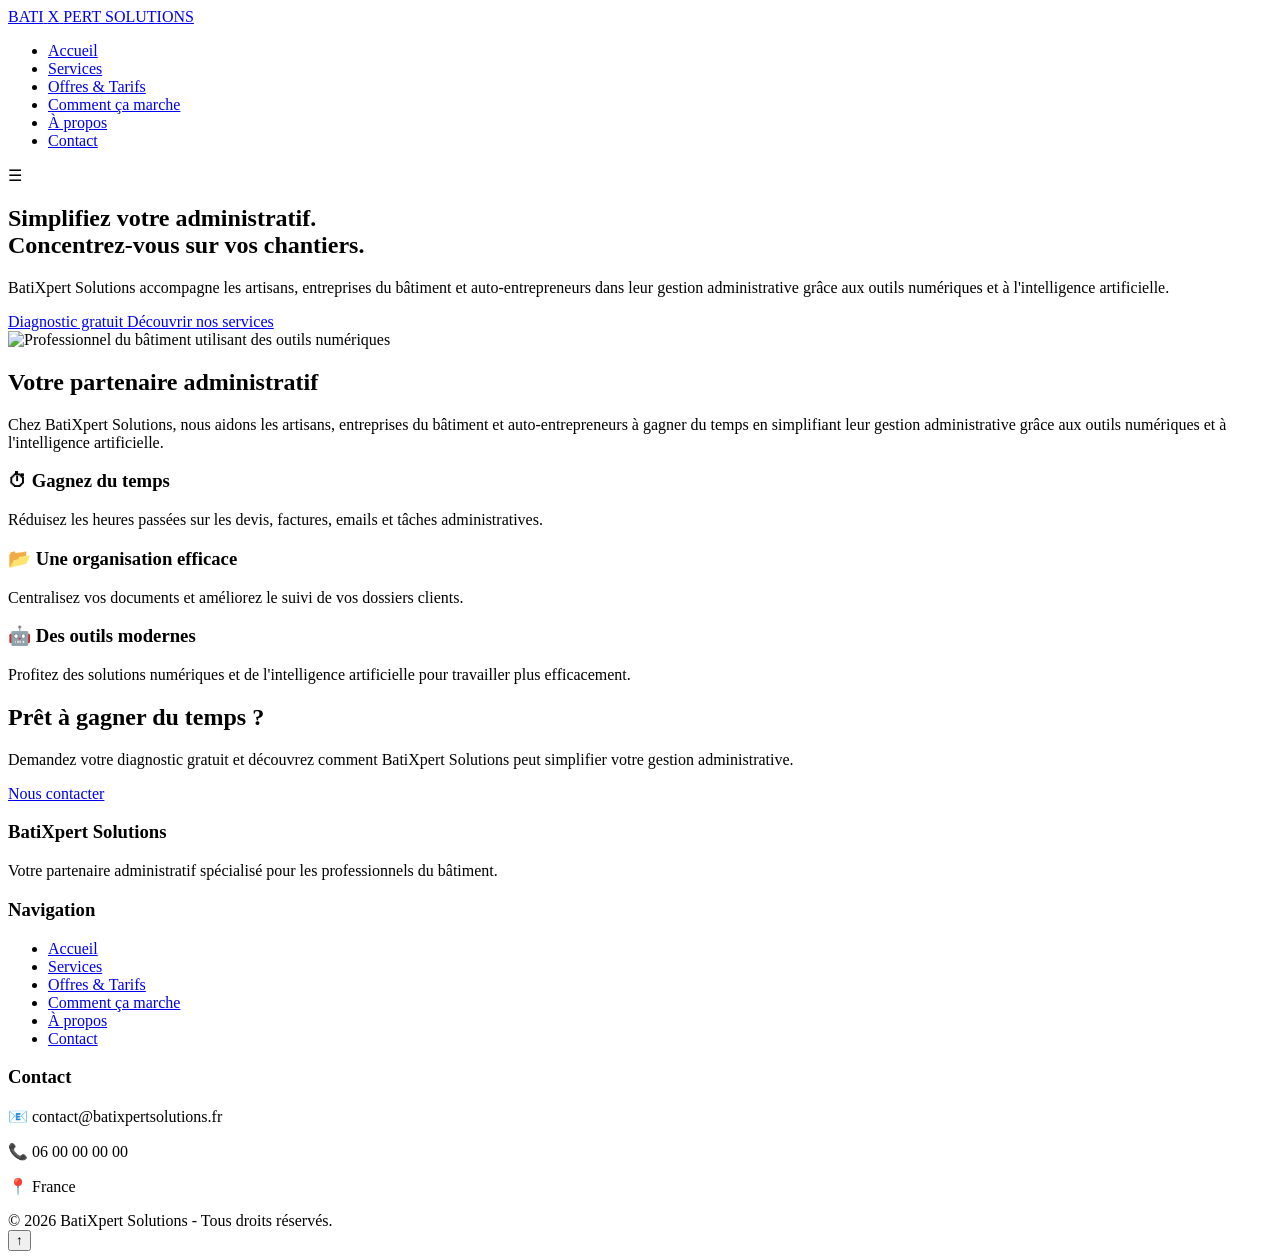
==== index.html @ 5ab7fb33 "Create index.html" ====
<!DOCTYPE html>
<html lang="fr">

<head>

    <meta charset="UTF-8">
    <meta name="viewport" content="width=device-width, initial-scale=1.0">

    <title>BatiXpert Solutions | Gestion administrative & IA pour le bâtiment</title>

    <link rel="stylesheet" href="styles.css">

    <link rel="preconnect" href="https://fonts.googleapis.com">
    <link rel="preconnect" href="https://fonts.gstatic.com" crossorigin>

    <link href="https://fonts.googleapis.com/css2?family=Montserrat:wght@300;400;500;600;700;800&display=swap" rel="stylesheet">

</head>

<body>

<header>

<nav class="navbar">

<a href="index.html" class="logo">

<span>BATI</span>

<span class="logo-x">X</span>

<span>PERT</span>

<span class="solutions">SOLUTIONS</span>

</a>

<ul class="menu">

<li><a href="index.html" class="active">Accueil</a></li>

<li><a href="services.html">Services</a></li>

<li><a href="offres.html">Offres & Tarifs</a></li>

<li><a href="comment-ca-marche.html">Comment ça marche</a></li>

<li><a href="apropos.html">À propos</a></li>

<li><a href="contact.html">Contact</a></li>

</ul>

<div class="burger">☰</div>

</nav>

</header>

<!-- HERO -->

<section class="hero">

<div class="hero-content">

<div class="hero-text">

<h1>

Simplifiez votre administratif.<br>

Concentrez-vous sur vos chantiers.

</h1>

<p>

BatiXpert Solutions accompagne les artisans, entreprises du bâtiment et auto-entrepreneurs dans leur gestion administrative grâce aux outils numériques et à l'intelligence artificielle.

</p>

<div class="hero-buttons">

<a href="contact.html" class="btn btn-primary">

Diagnostic gratuit

</a>

<a href="services.html" class="btn btn-secondary">

Découvrir nos services

</a>

</div>

</div>

<div class="hero-image">

<img src="images/hero-batiment.jpg" alt="Professionnel du bâtiment utilisant des outils numériques">

</div>

</div>

</section>

<!-- PRESENTATION -->

<section class="presentation">

<div class="container">

<h2>

Votre partenaire administratif

</h2>

<p class="section-intro">

Chez BatiXpert Solutions, nous aidons les artisans, entreprises du bâtiment et auto-entrepreneurs à gagner du temps en simplifiant leur gestion administrative grâce aux outils numériques et à l'intelligence artificielle.

</p>

<div class="presentation-grid">

<div class="card">

<h3>⏱ Gagnez du temps</h3>

<p>

Réduisez les heures passées sur les devis, factures, emails et tâches administratives.

</p>

</div>

<div class="card">

<h3>📂 Une organisation efficace</h3>

<p>

Centralisez vos documents et améliorez le suivi de vos dossiers clients.

</p>

</div>

<div class="card">

<h3>🤖 Des outils modernes</h3>

<p>

Profitez des solutions numériques et de l'intelligence artificielle pour travailler plus efficacement.

</p>

</div>

</div>

</div>

</section>

<!-- CTA -->

<section class="cta">

<h2>

Prêt à gagner du temps ?

</h2>

<p>

Demandez votre diagnostic gratuit et découvrez comment BatiXpert Solutions peut simplifier votre gestion administrative.

</p>

<a href="contact.html" class="btn btn-primary">

Nous contacter

</a>

</section>

<!-- FOOTER -->

<footer>

<div class="footer-content">

<div>

<h3>BatiXpert Solutions</h3>

<p>

Votre partenaire administratif spécialisé pour les professionnels du bâtiment.

</p>

</div>

<div>

<h3>Navigation</h3>

<ul>

<li><a href="index.html">Accueil</a></li>

<li><a href="services.html">Services</a></li>

<li><a href="offres.html">Offres & Tarifs</a></li>

<li><a href="comment-ca-marche.html">Comment ça marche</a></li>

<li><a href="apropos.html">À propos</a></li>

<li><a href="contact.html">Contact</a></li>

</ul>

</div>

<div>

<h3>Contact</h3>

<p>📧 contact@batixpertsolutions.fr</p>

<p>📞 06 00 00 00 00</p>

<p>📍 France</p>

</div>

</div>

<div class="copyright">

© 2026 BatiXpert Solutions - Tous droits réservés.

</div>

</footer>

<button id="backToTop">↑</button>

<script src="script.js"></script>

</body>

</html>
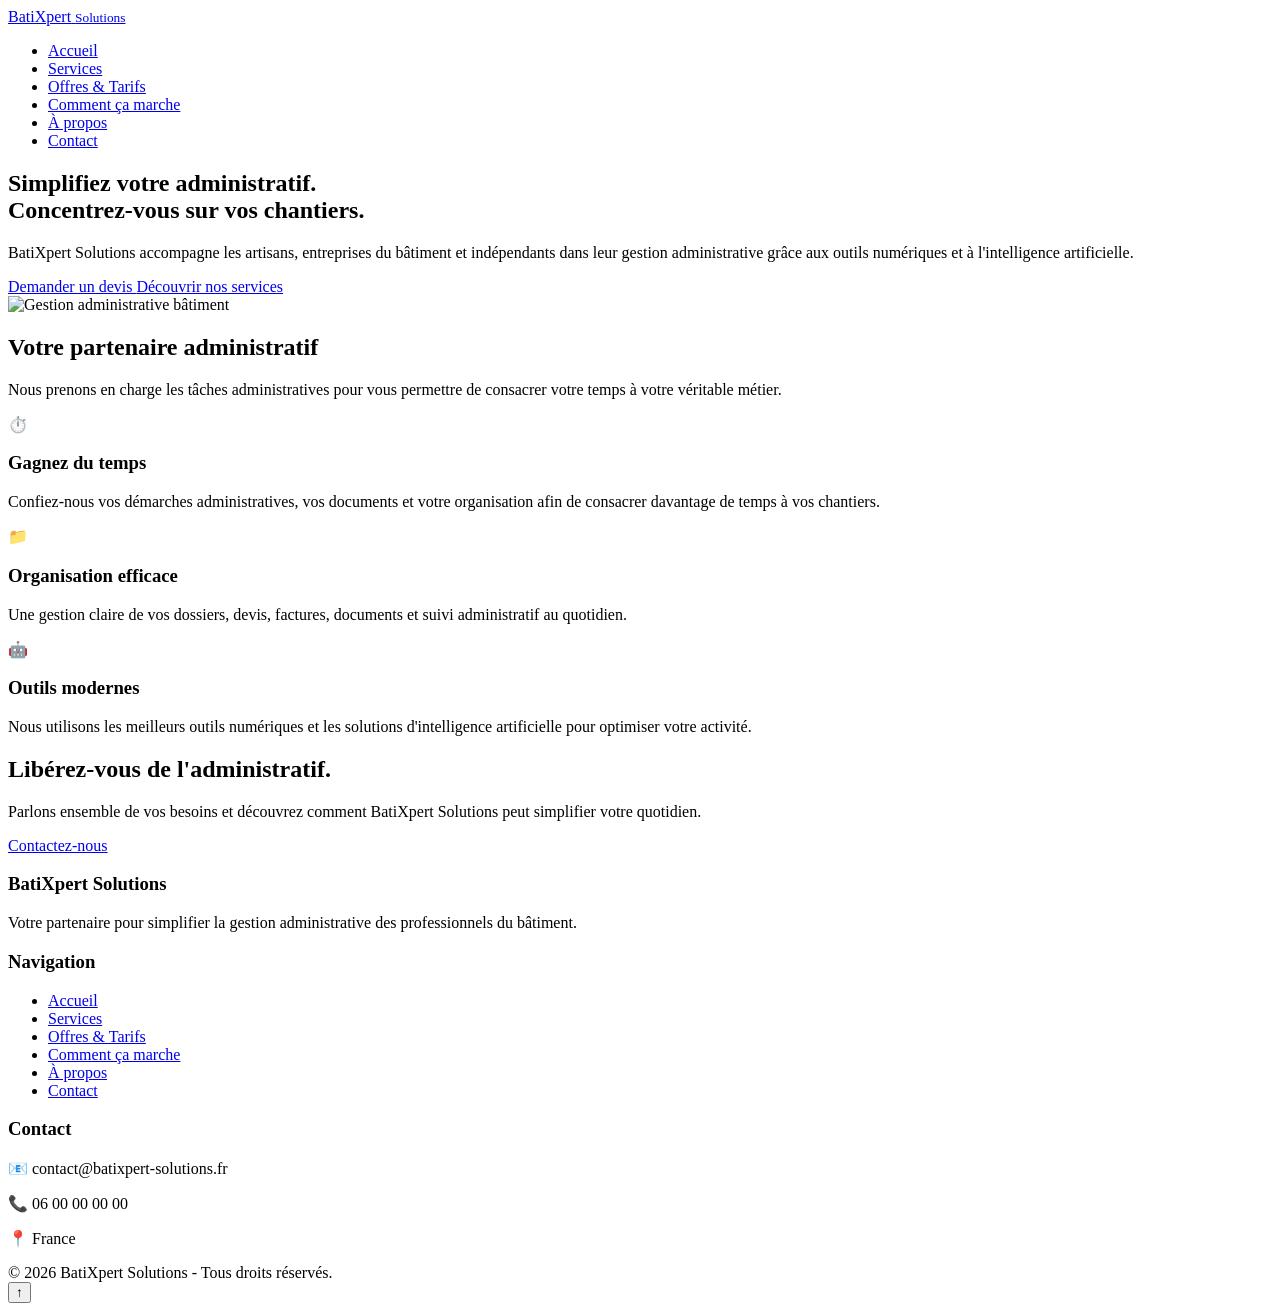
==== commit 6e2a15cb: "Update index.html" ====
--- a/index.html
+++ b/index.html
@@ -6,258 +6,326 @@
     <meta charset="UTF-8">
     <meta name="viewport" content="width=device-width, initial-scale=1.0">
 
-    <title>BatiXpert Solutions | Gestion administrative & IA pour le bâtiment</title>
+    <title>BatiXpert Solutions | Simplifiez votre administratif</title>
+
+    <meta name="description"
+        content="BatiXpert Solutions accompagne les professionnels du bâtiment dans leur gestion administrative grâce aux outils numériques et à l'intelligence artificielle.">
 
     <link rel="stylesheet" href="styles.css">
 
     <link rel="preconnect" href="https://fonts.googleapis.com">
+
     <link rel="preconnect" href="https://fonts.gstatic.com" crossorigin>
 
-    <link href="https://fonts.googleapis.com/css2?family=Montserrat:wght@300;400;500;600;700;800&display=swap" rel="stylesheet">
+    <link href="https://fonts.googleapis.com/css2?family=Poppins:wght@300;400;500;600;700;800&display=swap"
+        rel="stylesheet">
 
 </head>
 
 <body>
 
-<header>
-
-<nav class="navbar">
-
-<a href="index.html" class="logo">
-
-<span>BATI</span>
-
-<span class="logo-x">X</span>
-
-<span>PERT</span>
-
-<span class="solutions">SOLUTIONS</span>
-
-</a>
-
-<ul class="menu">
-
-<li><a href="index.html" class="active">Accueil</a></li>
-
-<li><a href="services.html">Services</a></li>
-
-<li><a href="offres.html">Offres & Tarifs</a></li>
-
-<li><a href="comment-ca-marche.html">Comment ça marche</a></li>
-
-<li><a href="apropos.html">À propos</a></li>
-
-<li><a href="contact.html">Contact</a></li>
-
-</ul>
-
-<div class="burger">☰</div>
-
-</nav>
-
-</header>
-
-<!-- HERO -->
-
-<section class="hero">
-
-<div class="hero-content">
-
-<div class="hero-text">
-
-<h1>
-
-Simplifiez votre administratif.<br>
-
-Concentrez-vous sur vos chantiers.
-
-</h1>
-
-<p>
-
-BatiXpert Solutions accompagne les artisans, entreprises du bâtiment et auto-entrepreneurs dans leur gestion administrative grâce aux outils numériques et à l'intelligence artificielle.
-
-</p>
-
-<div class="hero-buttons">
-
-<a href="contact.html" class="btn btn-primary">
-
-Diagnostic gratuit
-
-</a>
-
-<a href="services.html" class="btn btn-secondary">
-
-Découvrir nos services
-
-</a>
-
-</div>
-
-</div>
-
-<div class="hero-image">
-
-<img src="images/hero-batiment.jpg" alt="Professionnel du bâtiment utilisant des outils numériques">
-
-</div>
-
-</div>
-
-</section>
-
-<!-- PRESENTATION -->
-
-<section class="presentation">
-
-<div class="container">
-
-<h2>
-
-Votre partenaire administratif
-
-</h2>
-
-<p class="section-intro">
-
-Chez BatiXpert Solutions, nous aidons les artisans, entreprises du bâtiment et auto-entrepreneurs à gagner du temps en simplifiant leur gestion administrative grâce aux outils numériques et à l'intelligence artificielle.
-
-</p>
-
-<div class="presentation-grid">
-
-<div class="card">
-
-<h3>⏱ Gagnez du temps</h3>
-
-<p>
-
-Réduisez les heures passées sur les devis, factures, emails et tâches administratives.
-
-</p>
-
-</div>
-
-<div class="card">
-
-<h3>📂 Une organisation efficace</h3>
-
-<p>
-
-Centralisez vos documents et améliorez le suivi de vos dossiers clients.
-
-</p>
-
-</div>
-
-<div class="card">
-
-<h3>🤖 Des outils modernes</h3>
-
-<p>
-
-Profitez des solutions numériques et de l'intelligence artificielle pour travailler plus efficacement.
-
-</p>
-
-</div>
-
-</div>
-
-</div>
-
-</section>
-
-<!-- CTA -->
-
-<section class="cta">
-
-<h2>
-
-Prêt à gagner du temps ?
-
-</h2>
-
-<p>
-
-Demandez votre diagnostic gratuit et découvrez comment BatiXpert Solutions peut simplifier votre gestion administrative.
-
-</p>
-
-<a href="contact.html" class="btn btn-primary">
-
-Nous contacter
-
-</a>
-
-</section>
-
-<!-- FOOTER -->
-
-<footer>
-
-<div class="footer-content">
-
-<div>
-
-<h3>BatiXpert Solutions</h3>
-
-<p>
-
-Votre partenaire administratif spécialisé pour les professionnels du bâtiment.
-
-</p>
-
-</div>
-
-<div>
-
-<h3>Navigation</h3>
-
-<ul>
-
-<li><a href="index.html">Accueil</a></li>
-
-<li><a href="services.html">Services</a></li>
-
-<li><a href="offres.html">Offres & Tarifs</a></li>
-
-<li><a href="comment-ca-marche.html">Comment ça marche</a></li>
-
-<li><a href="apropos.html">À propos</a></li>
-
-<li><a href="contact.html">Contact</a></li>
-
-</ul>
-
-</div>
-
-<div>
-
-<h3>Contact</h3>
-
-<p>📧 contact@batixpertsolutions.fr</p>
-
-<p>📞 06 00 00 00 00</p>
-
-<p>📍 France</p>
-
-</div>
-
-</div>
-
-<div class="copyright">
-
-© 2026 BatiXpert Solutions - Tous droits réservés.
-
-</div>
-
-</footer>
-
-<button id="backToTop">↑</button>
-
-<script src="script.js"></script>
+    <!-- HEADER -->
+
+    <header>
+
+        <div class="container navbar">
+
+            <a href="index.html" class="logo">
+                <span>BatiXpert</span>
+                <small>Solutions</small>
+            </a>
+
+            <nav>
+
+                <ul class="menu">
+
+                    <li><a href="index.html" class="active">Accueil</a></li>
+
+                    <li><a href="services.html">Services</a></li>
+
+                    <li><a href="offres.html">Offres & Tarifs</a></li>
+
+                    <li><a href="comment-ca-marche.html">Comment ça marche</a></li>
+
+                    <li><a href="apropos.html">À propos</a></li>
+
+                    <li><a href="contact.html">Contact</a></li>
+
+                </ul>
+
+            </nav>
+
+            <div class="burger">
+
+                <span></span>
+                <span></span>
+                <span></span>
+
+            </div>
+
+        </div>
+
+    </header>
+
+    <!-- HERO -->
+
+    <section class="hero">
+
+        <div class="container hero-content">
+
+            <div class="hero-text">
+
+                <h1>
+
+                    Simplifiez votre administratif.<br>
+
+                    Concentrez-vous sur vos chantiers.
+
+                </h1>
+
+                <p>
+
+                    BatiXpert Solutions accompagne les artisans,
+                    entreprises du bâtiment et indépendants dans
+                    leur gestion administrative grâce aux outils
+                    numériques et à l'intelligence artificielle.
+
+                </p>
+
+                <div class="hero-buttons">
+
+                    <a href="contact.html" class="btn btn-primary">
+
+                        Demander un devis
+
+                    </a>
+
+                    <a href="services.html" class="btn btn-secondary">
+
+                        Découvrir nos services
+
+                    </a>
+
+                </div>
+
+            </div>
+
+            <div class="hero-image">
+
+                <img src="images/hero.jpg"
+                    alt="Gestion administrative bâtiment">
+
+            </div>
+
+        </div>
+
+    </section>
+
+    <!-- PRESENTATION -->
+
+    <section class="presentation">
+
+        <div class="container">
+
+            <div class="section-title">
+
+                <h2>
+
+                    Votre partenaire administratif
+
+                </h2>
+
+                <p>
+
+                    Nous prenons en charge les tâches administratives
+                    pour vous permettre de consacrer votre temps
+                    à votre véritable métier.
+
+                </p>
+
+            </div>
+
+            <div class="presentation-grid">
+
+                <article class="card">
+
+                    <div class="card-icon">
+
+                        ⏱️
+
+                    </div>
+
+                    <h3>
+
+                        Gagnez du temps
+
+                    </h3>
+
+                    <p>
+
+                        Confiez-nous vos démarches administratives,
+                        vos documents et votre organisation afin de
+                        consacrer davantage de temps à vos chantiers.
+
+                    </p>
+
+                </article>
+
+                <article class="card">
+
+                    <div class="card-icon">
+
+                        📁
+
+                    </div>
+
+                    <h3>
+
+                        Organisation efficace
+
+                    </h3>
+
+                    <p>
+
+                        Une gestion claire de vos dossiers,
+                        devis, factures, documents et suivi
+                        administratif au quotidien.
+
+                    </p>
+
+                </article>
+
+                <article class="card">
+
+                    <div class="card-icon">
+
+                        🤖
+
+                    </div>
+
+                    <h3>
+
+                        Outils modernes
+
+                    </h3>
+
+                    <p>
+
+                        Nous utilisons les meilleurs outils
+                        numériques et les solutions d'intelligence
+                        artificielle pour optimiser votre activité.
+
+                    </p>
+
+                </article>
+
+            </div>
+
+        </div>
+
+    </section>
+
+    <!-- CTA -->
+
+    <section class="cta">
+
+        <div class="container">
+
+            <h2>
+
+                Libérez-vous de l'administratif.
+
+            </h2>
+
+            <p>
+
+                Parlons ensemble de vos besoins et découvrez
+                comment BatiXpert Solutions peut simplifier
+                votre quotidien.
+
+            </p>
+
+            <a href="contact.html" class="btn btn-primary">
+
+                Contactez-nous
+
+            </a>
+
+        </div>
+
+    </section>
+        <!-- FOOTER -->
+
+    <footer>
+
+        <div class="container footer-content">
+
+            <div class="footer-column">
+
+                <h3>BatiXpert Solutions</h3>
+
+                <p>
+                    Votre partenaire pour simplifier la gestion
+                    administrative des professionnels du bâtiment.
+                </p>
+
+            </div>
+
+            <div class="footer-column">
+
+                <h3>Navigation</h3>
+
+                <ul>
+
+                    <li><a href="index.html">Accueil</a></li>
+
+                    <li><a href="services.html">Services</a></li>
+
+                    <li><a href="offres.html">Offres & Tarifs</a></li>
+
+                    <li><a href="comment-ca-marche.html">Comment ça marche</a></li>
+
+                    <li><a href="apropos.html">À propos</a></li>
+
+                    <li><a href="contact.html">Contact</a></li>
+
+                </ul>
+
+            </div>
+
+            <div class="footer-column">
+
+                <h3>Contact</h3>
+
+                <p>📧 contact@batixpert-solutions.fr</p>
+
+                <p>📞 06 00 00 00 00</p>
+
+                <p>📍 France</p>
+
+            </div>
+
+        </div>
+
+        <div class="copyright">
+
+            © 2026 BatiXpert Solutions - Tous droits réservés.
+
+        </div>
+
+    </footer>
+
+    <!-- BOUTON RETOUR EN HAUT -->
+
+    <button id="backToTop" aria-label="Retour en haut">
+
+        ↑
+
+    </button>
+
+    <!-- SCRIPT -->
+
+    <script src="script.js"></script>
 
 </body>
 
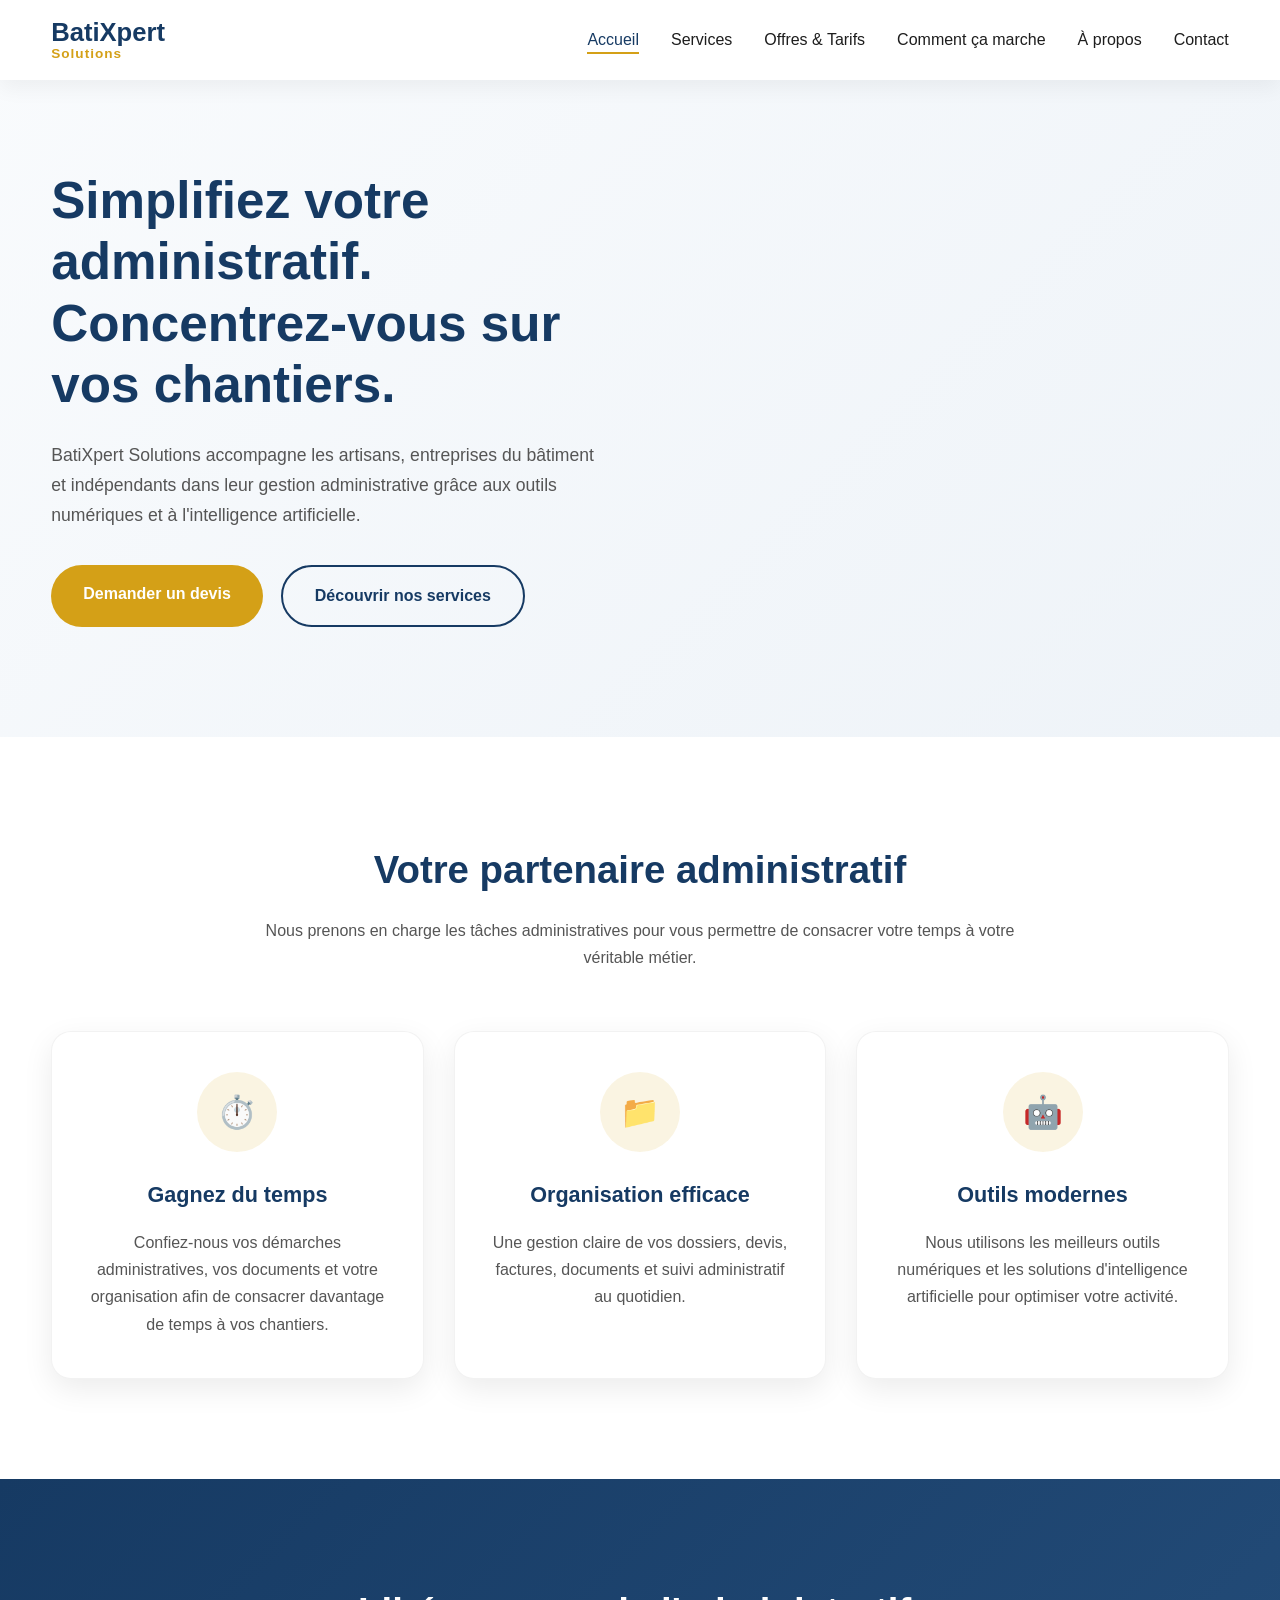
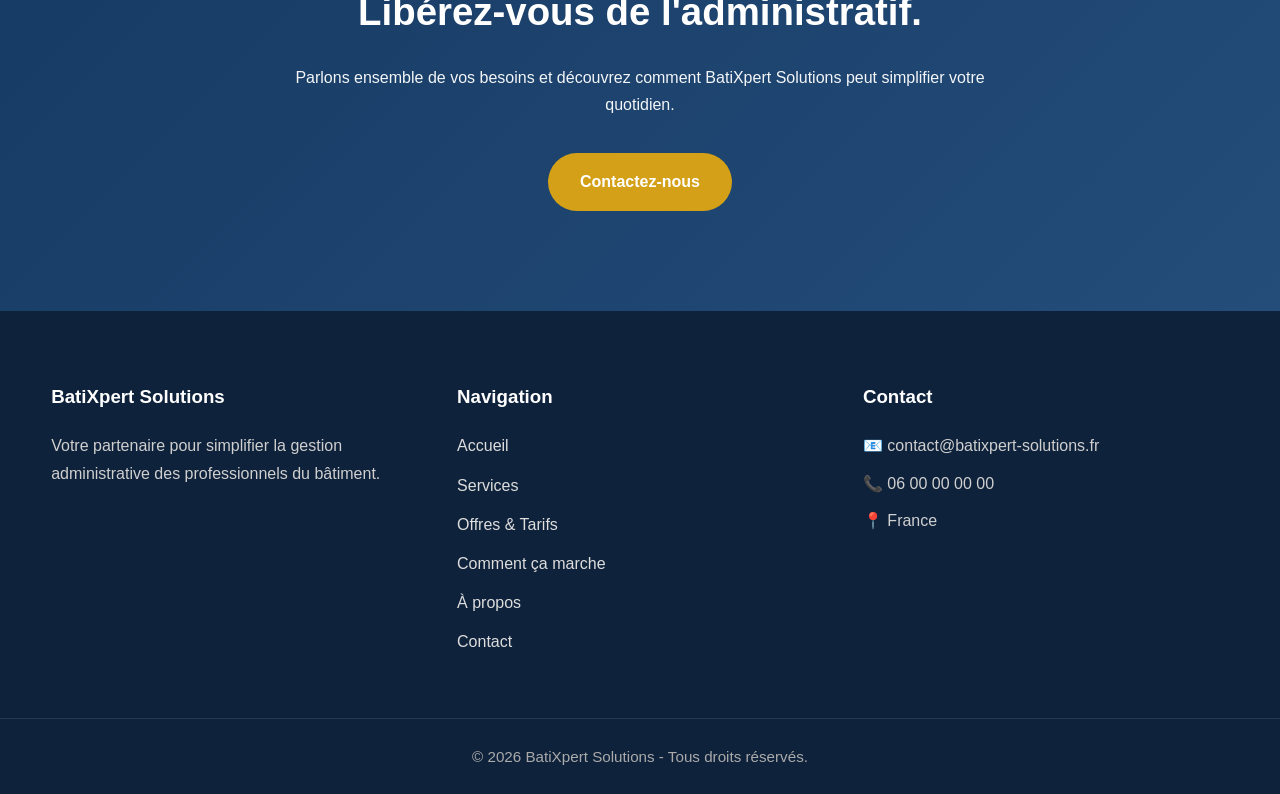
==== commit 7655f7ca: "Update index.html" ====
--- a/index.html
+++ b/index.html
@@ -110,13 +110,7 @@
 
             </div>
 
-            <div class="hero-image">
-
-                <img src="images/hero.jpg"
-                    alt="Gestion administrative bâtiment">
-
-            </div>
-
+            
         </div>
 
     </section>
--- a/styles.css
+++ b/styles.css
@@ -0,0 +1,1341 @@
+/* ==========================================
+   BATIXPERT SOLUTIONS
+   styles.css
+   Partie 1 - Base, Header, Navigation, Hero
+========================================== */
+
+/* ---------- RESET ---------- */
+
+*{
+    margin:0;
+    padding:0;
+    box-sizing:border-box;
+}
+
+html{
+    scroll-behavior:smooth;
+}
+
+body{
+    font-family:'Poppins',sans-serif;
+    background:#f8f9fb;
+    color:#333;
+    line-height:1.7;
+}
+
+img{
+    max-width:100%;
+    display:block;
+}
+
+a{
+    text-decoration:none;
+    color:inherit;
+}
+
+ul{
+    list-style:none;
+}
+
+/* ---------- VARIABLES ---------- */
+
+:root{
+
+    --primary:#163a63;
+    --secondary:#244d7a;
+    --accent:#d4a017;
+
+    --white:#ffffff;
+
+    --dark:#1d1d1d;
+
+    --light:#f5f7fa;
+
+    --text:#555;
+
+    --radius:18px;
+
+    --shadow:0 10px 30px rgba(0,0,0,.08);
+
+    --transition:.35s;
+
+    --max-width:1200px;
+
+}
+
+/* ---------- CONTAINER ---------- */
+
+.container{
+
+    width:min(92%,var(--max-width));
+
+    margin:auto;
+
+}
+
+/* ---------- HEADER ---------- */
+
+header{
+
+    position:fixed;
+
+    top:0;
+
+    left:0;
+
+    width:100%;
+
+    background:rgba(255,255,255,.97);
+
+    backdrop-filter:blur(10px);
+
+    box-shadow:0 8px 20px rgba(0,0,0,.05);
+
+    z-index:1000;
+
+}
+
+.navbar{
+
+    display:flex;
+
+    justify-content:space-between;
+
+    align-items:center;
+
+    min-height:80px;
+
+}
+
+/* ---------- LOGO ---------- */
+
+.logo{
+
+    display:flex;
+
+    flex-direction:column;
+
+    color:var(--primary);
+
+    font-weight:700;
+
+    line-height:1.1;
+
+}
+
+.logo span{
+
+    font-size:1.6rem;
+
+}
+
+.logo small{
+
+    color:var(--accent);
+
+    font-size:.85rem;
+
+    letter-spacing:1px;
+
+}
+
+/* ---------- MENU ---------- */
+
+.menu{
+
+    display:flex;
+
+    align-items:center;
+
+    gap:32px;
+
+}
+
+.menu a{
+
+    color:var(--dark);
+
+    font-weight:500;
+
+    transition:var(--transition);
+
+    position:relative;
+
+}
+
+.menu a::after{
+
+    content:"";
+
+    position:absolute;
+
+    left:0;
+
+    bottom:-6px;
+
+    width:0;
+
+    height:2px;
+
+    background:var(--accent);
+
+    transition:var(--transition);
+
+}
+
+.menu a:hover::after,
+.menu a.active::after{
+
+    width:100%;
+
+}
+
+.menu a:hover,
+.menu a.active{
+
+    color:var(--primary);
+
+}
+
+/* ---------- BURGER ---------- */
+
+.burger{
+
+    display:none;
+
+    cursor:pointer;
+
+}
+
+.burger span{
+
+    display:block;
+
+    width:28px;
+
+    height:3px;
+
+    margin:6px 0;
+
+    background:var(--primary);
+
+    border-radius:10px;
+
+    transition:.3s;
+
+}
+
+/* ---------- BOUTONS ---------- */
+
+.btn{
+
+    display:inline-block;
+
+    padding:15px 32px;
+
+    border-radius:50px;
+
+    font-weight:600;
+
+    transition:var(--transition);
+
+}
+
+.btn-primary{
+
+    background:var(--accent);
+
+    color:#fff;
+
+}
+
+.btn-primary:hover{
+
+    background:#b7860f;
+
+    transform:translateY(-3px);
+
+}
+
+.btn-secondary{
+
+    border:2px solid var(--primary);
+
+    color:var(--primary);
+
+}
+
+.btn-secondary:hover{
+
+    background:var(--primary);
+
+    color:#fff;
+
+}
+
+/* ---------- HERO ---------- */
+
+.hero{
+
+    padding:170px 0 110px;
+
+    background:linear-gradient(135deg,#f9fbfd,#eef3f8);
+
+}
+
+.hero-content{
+
+    display:grid;
+
+    grid-template-columns:1fr 1fr;
+
+    align-items:center;
+
+    gap:70px;
+
+}
+
+.hero-text h1{
+
+    font-size:3.2rem;
+
+    line-height:1.2;
+
+    color:var(--primary);
+
+    margin-bottom:25px;
+
+}
+
+.hero-text p{
+
+    color:var(--text);
+
+    font-size:1.1rem;
+
+    margin-bottom:35px;
+
+}
+
+.hero-buttons{
+
+    display:flex;
+
+    gap:18px;
+
+    flex-wrap:wrap;
+
+}
+
+.hero-image img{
+
+    border-radius:25px;
+
+    box-shadow:var(--shadow);
+
+}
+
+/* ---------- PAGE HERO ---------- */
+
+.page-hero{
+
+    padding:160px 0 90px;
+
+    text-align:center;
+
+    background:linear-gradient(135deg,var(--primary),var(--secondary));
+
+    color:#fff;
+
+}
+
+.page-hero h1{
+
+    font-size:3rem;
+
+    margin-bottom:20px;
+
+}
+
+.page-hero p{
+
+    max-width:700px;
+
+    margin:auto;
+
+    opacity:.95;
+
+}
+
+/* ---------- SECTIONS ---------- */
+
+section{
+
+    padding:100px 0;
+
+}
+
+.section-title{
+
+    text-align:center;
+
+    margin-bottom:60px;
+
+}
+
+.section-title h2{
+
+    color:var(--primary);
+
+    font-size:2.4rem;
+
+    margin-bottom:15px;
+
+}
+
+.section-title p{
+
+    max-width:750px;
+
+    margin:auto;
+
+    color:var(--text);
+
+}
+/* ==========================================
+   BATIXPERT SOLUTIONS
+   styles.css
+   Partie 2 - Cartes, Services, Offres, About
+========================================== */
+
+/* ---------- PRESENTATION ---------- */
+
+.presentation{
+
+    background:#ffffff;
+
+}
+
+.presentation-grid{
+
+    display:grid;
+
+    grid-template-columns:repeat(auto-fit,minmax(280px,1fr));
+
+    gap:30px;
+
+}
+
+/* ---------- CARTES ---------- */
+
+.card{
+
+    background:#fff;
+
+    border-radius:20px;
+
+    padding:40px 30px;
+
+    text-align:center;
+
+    box-shadow:var(--shadow);
+
+    transition:var(--transition);
+
+    border:1px solid rgba(0,0,0,.05);
+
+}
+
+.card:hover{
+
+    transform:translateY(-10px);
+
+    box-shadow:0 18px 40px rgba(0,0,0,.12);
+
+}
+
+.card-icon{
+
+    width:80px;
+
+    height:80px;
+
+    margin:0 auto 25px;
+
+    border-radius:50%;
+
+    background:rgba(212,160,23,.12);
+
+    display:flex;
+
+    justify-content:center;
+
+    align-items:center;
+
+    font-size:2rem;
+
+}
+
+.card h3{
+
+    color:var(--primary);
+
+    margin-bottom:15px;
+
+    font-size:1.35rem;
+
+}
+
+.card p{
+
+    color:var(--text);
+
+}
+
+/* ---------- SERVICES ---------- */
+
+.services{
+
+    background:var(--light);
+
+}
+
+.services-grid{
+
+    display:grid;
+
+    grid-template-columns:repeat(auto-fit,minmax(300px,1fr));
+
+    gap:30px;
+
+}
+
+.service-card{
+
+    background:#fff;
+
+    padding:35px;
+
+    border-radius:20px;
+
+    box-shadow:var(--shadow);
+
+    transition:var(--transition);
+
+    border-left:6px solid var(--accent);
+
+}
+
+.service-card:hover{
+
+    transform:translateY(-8px);
+
+}
+
+.service-card h3{
+
+    color:var(--primary);
+
+    margin-bottom:18px;
+
+    font-size:1.35rem;
+
+}
+
+.service-card p{
+
+    color:var(--text);
+
+}
+
+/* ---------- OFFRES ---------- */
+
+.pricing{
+
+    background:#fff;
+
+}
+
+.pricing-grid{
+
+    display:grid;
+
+    grid-template-columns:repeat(auto-fit,minmax(320px,1fr));
+
+    gap:35px;
+
+}
+
+.pricing article{
+
+    background:#fff;
+
+    padding:45px 35px;
+
+    border-radius:20px;
+
+    text-align:center;
+
+    box-shadow:var(--shadow);
+
+    transition:var(--transition);
+
+    border:2px solid transparent;
+
+}
+
+.pricing article:hover{
+
+    transform:translateY(-10px);
+
+    border-color:var(--accent);
+
+}
+
+.pricing h3{
+
+    color:var(--primary);
+
+    font-size:1.6rem;
+
+    margin-bottom:20px;
+
+}
+
+.price{
+
+    font-size:2.3rem;
+
+    font-weight:700;
+
+    color:var(--accent);
+
+    margin-bottom:25px;
+
+}
+
+.pricing article p{
+
+    margin:15px 0;
+
+    color:var(--text);
+
+}
+
+.pricing article .btn{
+
+    margin-top:20px;
+
+}
+
+/* ---------- OFFRE VEDETTE ---------- */
+
+.featured{
+
+    background:linear-gradient(135deg,var(--primary),var(--secondary));
+
+    color:#fff;
+
+    transform:scale(1.03);
+
+}
+
+.featured h3{
+
+    color:#fff;
+
+}
+
+.featured p{
+
+    color:#f5f5f5;
+
+}
+
+.featured .price{
+
+    color:#ffd45d;
+
+}
+
+.featured .btn-primary{
+
+    background:#fff;
+
+    color:var(--primary);
+
+}
+
+.featured .btn-primary:hover{
+
+    background:#f0f0f0;
+
+}
+
+/* ---------- A PROPOS ---------- */
+
+.about{
+
+    background:#fff;
+
+}
+
+.about-content{
+
+    display:grid;
+
+    grid-template-columns:1fr;
+
+    gap:40px;
+
+}
+
+.about-text{
+
+    background:#fff;
+
+    padding:40px;
+
+    border-radius:20px;
+
+    box-shadow:var(--shadow);
+
+}
+
+.about-text p{
+
+    color:var(--text);
+
+    margin-bottom:20px;
+
+}
+
+.about-text p:last-child{
+
+    margin-bottom:0;
+
+}
+/* ==========================================
+   BATIXPERT SOLUTIONS
+   styles.css
+   Partie 3 - Étapes, Contact, CTA, Footer
+========================================== */
+
+/* ---------- COMMENT ÇA MARCHE ---------- */
+
+.steps{
+
+    background:var(--light);
+
+}
+
+.steps-grid{
+
+    display:grid;
+
+    grid-template-columns:repeat(auto-fit,minmax(250px,1fr));
+
+    gap:30px;
+
+}
+
+.steps-grid div{
+
+    background:#fff;
+
+    border-radius:20px;
+
+    padding:40px 30px;
+
+    text-align:center;
+
+    box-shadow:var(--shadow);
+
+    transition:var(--transition);
+
+}
+
+.steps-grid div:hover{
+
+    transform:translateY(-8px);
+
+}
+
+.steps-grid span{
+
+    width:70px;
+
+    height:70px;
+
+    margin:0 auto 25px;
+
+    border-radius:50%;
+
+    background:var(--accent);
+
+    color:#fff;
+
+    display:flex;
+
+    align-items:center;
+
+    justify-content:center;
+
+    font-size:1.7rem;
+
+    font-weight:700;
+
+}
+
+.steps-grid h3{
+
+    color:var(--primary);
+
+    margin-bottom:15px;
+
+}
+
+.steps-grid p{
+
+    color:var(--text);
+
+}
+
+/* ---------- CONTACT ---------- */
+
+.contact{
+
+    background:#fff;
+
+}
+
+.contact-form{
+
+    max-width:750px;
+
+    margin:0 auto 60px;
+
+    display:flex;
+
+    flex-direction:column;
+
+    gap:20px;
+
+}
+
+.contact-form input,
+.contact-form textarea{
+
+    width:100%;
+
+    padding:18px;
+
+    border:1px solid #d8d8d8;
+
+    border-radius:12px;
+
+    font-family:inherit;
+
+    font-size:1rem;
+
+    transition:var(--transition);
+
+    background:#fafafa;
+
+}
+
+.contact-form input:focus,
+.contact-form textarea:focus{
+
+    outline:none;
+
+    border-color:var(--accent);
+
+    background:#fff;
+
+    box-shadow:0 0 0 3px rgba(212,160,23,.15);
+
+}
+
+.contact-form textarea{
+
+    min-height:180px;
+
+    resize:vertical;
+
+}
+
+.contact-form button{
+
+    align-self:flex-start;
+
+}
+
+/* ---------- CTA ---------- */
+
+.cta{
+
+    background:linear-gradient(135deg,var(--primary),var(--secondary));
+
+    color:#fff;
+
+    text-align:center;
+
+}
+
+.cta h2{
+
+    font-size:2.4rem;
+
+    margin-bottom:20px;
+
+}
+
+.cta p{
+
+    max-width:700px;
+
+    margin:0 auto 35px;
+
+    opacity:.95;
+
+}
+
+.cta .btn-primary{
+
+    background:var(--accent);
+
+}
+
+.cta .btn-primary:hover{
+
+    background:#b7860f;
+
+}
+
+/* ---------- FOOTER ---------- */
+
+footer{
+
+    background:#0f223b;
+
+    color:#ddd;
+
+    padding:70px 0 25px;
+
+}
+
+.footer-content{
+
+    display:grid;
+
+    grid-template-columns:repeat(auto-fit,minmax(240px,1fr));
+
+    gap:40px;
+
+}
+
+.footer-column h3{
+
+    color:#fff;
+
+    margin-bottom:20px;
+
+}
+
+.footer-column p{
+
+    color:#cfcfcf;
+
+    margin-bottom:10px;
+
+}
+
+.footer-column ul li{
+
+    margin-bottom:12px;
+
+}
+
+.footer-column a{
+
+    transition:var(--transition);
+
+}
+
+.footer-column a:hover{
+
+    color:var(--accent);
+
+}
+
+.copyright{
+
+    margin-top:50px;
+
+    padding-top:25px;
+
+    text-align:center;
+
+    border-top:1px solid rgba(255,255,255,.1);
+
+    color:#aaa;
+
+    font-size:.95rem;
+
+}
+
+/* ---------- RETOUR EN HAUT ---------- */
+
+#backToTop{
+
+    position:fixed;
+
+    right:25px;
+
+    bottom:25px;
+
+    width:50px;
+
+    height:50px;
+
+    border:none;
+
+    border-radius:50%;
+
+    background:var(--accent);
+
+    color:#fff;
+
+    font-size:1.3rem;
+
+    cursor:pointer;
+
+    display:flex;
+
+    align-items:center;
+
+    justify-content:center;
+
+    box-shadow:var(--shadow);
+
+    opacity:0;
+
+    visibility:hidden;
+
+    transition:var(--transition);
+
+    z-index:999;
+
+}
+
+#backToTop.show{
+
+    opacity:1;
+
+    visibility:visible;
+
+}
+
+#backToTop:hover{
+
+    transform:translateY(-5px);
+
+    background:#b7860f;
+
+}
+/* ==========================================
+   BATIXPERT SOLUTIONS
+   styles.css
+   Partie 4 - Responsive & Animations
+========================================== */
+
+/* ---------- ANIMATIONS ---------- */
+
+@keyframes fadeUp{
+    from{
+        opacity:0;
+        transform:translateY(30px);
+    }
+    to{
+        opacity:1;
+        transform:translateY(0);
+    }
+}
+
+.hero-text,
+.hero-image,
+.card,
+.service-card,
+.pricing article,
+.steps-grid div,
+.about-text,
+.contact-form{
+
+    animation:fadeUp .8s ease both;
+
+}
+
+/* ---------- IMAGES ---------- */
+
+.hero-image img{
+
+    transition:.4s;
+
+}
+
+.hero-image img:hover{
+
+    transform:scale(1.03);
+
+}
+
+/* ---------- SCROLLBAR ---------- */
+
+::-webkit-scrollbar{
+
+    width:10px;
+
+}
+
+::-webkit-scrollbar-thumb{
+
+    background:var(--accent);
+
+    border-radius:20px;
+
+}
+
+::-webkit-scrollbar-track{
+
+    background:#ececec;
+
+}
+
+/* ---------- TABLETTE ---------- */
+
+@media (max-width:992px){
+
+.hero-content{
+
+grid-template-columns:1fr;
+
+text-align:center;
+
+}
+
+.hero-buttons{
+
+justify-content:center;
+
+}
+
+.hero-text h1{
+
+font-size:2.6rem;
+
+}
+
+}
+
+/* ---------- MOBILE ---------- */
+
+@media (max-width:768px){
+
+/* Header */
+
+.navbar{
+
+height:80px;
+
+}
+
+/* Burger */
+
+.burger{
+
+display:block;
+
+z-index:1001;
+
+}
+
+.menu{
+
+position:fixed;
+
+top:80px;
+
+left:-100%;
+
+width:100%;
+
+height:calc(100vh - 80px);
+
+background:#fff;
+
+display:flex;
+
+flex-direction:column;
+
+justify-content:flex-start;
+
+align-items:center;
+
+padding-top:40px;
+
+gap:30px;
+
+transition:.35s;
+
+box-shadow:0 10px 30px rgba(0,0,0,.08);
+
+}
+
+.menu.active{
+
+left:0;
+
+}
+
+/* Hero */
+
+.hero{
+
+padding:140px 0 70px;
+
+}
+
+.hero-text h1{
+
+font-size:2.2rem;
+
+}
+
+.hero-text p{
+
+font-size:1rem;
+
+}
+
+/* Sections */
+
+section{
+
+padding:80px 0;
+
+}
+
+.section-title h2{
+
+font-size:2rem;
+
+}
+
+/* Grilles */
+
+.presentation-grid,
+.services-grid,
+.pricing-grid,
+.steps-grid,
+.footer-content{
+
+grid-template-columns:1fr;
+
+}
+
+/* Boutons */
+
+.btn{
+
+display:block;
+
+width:100%;
+
+text-align:center;
+
+margin-bottom:15px;
+
+}
+
+.hero-buttons{
+
+display:block;
+
+}
+
+.contact-form button{
+
+width:100%;
+
+}
+
+}
+
+/* ---------- PETITS MOBILES ---------- */
+
+@media (max-width:480px){
+
+.logo span{
+
+font-size:1.35rem;
+
+}
+
+.logo small{
+
+font-size:.75rem;
+
+}
+
+.hero-text h1{
+
+font-size:1.8rem;
+
+}
+
+.page-hero h1{
+
+font-size:2rem;
+
+}
+
+.section-title h2{
+
+font-size:1.8rem;
+
+}
+
+.card,
+.service-card,
+.pricing article,
+.steps-grid div{
+
+padding:30px 20px;
+
+}
+
+}
+
+/* ---------- HOVER ---------- */
+
+.card:hover,
+.service-card:hover,
+.steps-grid div:hover,
+.pricing article:hover{
+
+box-shadow:0 18px 40px rgba(0,0,0,.12);
+
+}
+
+/* ---------- SÉLECTION ---------- */
+
+::selection{
+
+background:var(--accent);
+
+color:#fff;
+
+}
+
+/* ---------- FIN ---------- */
